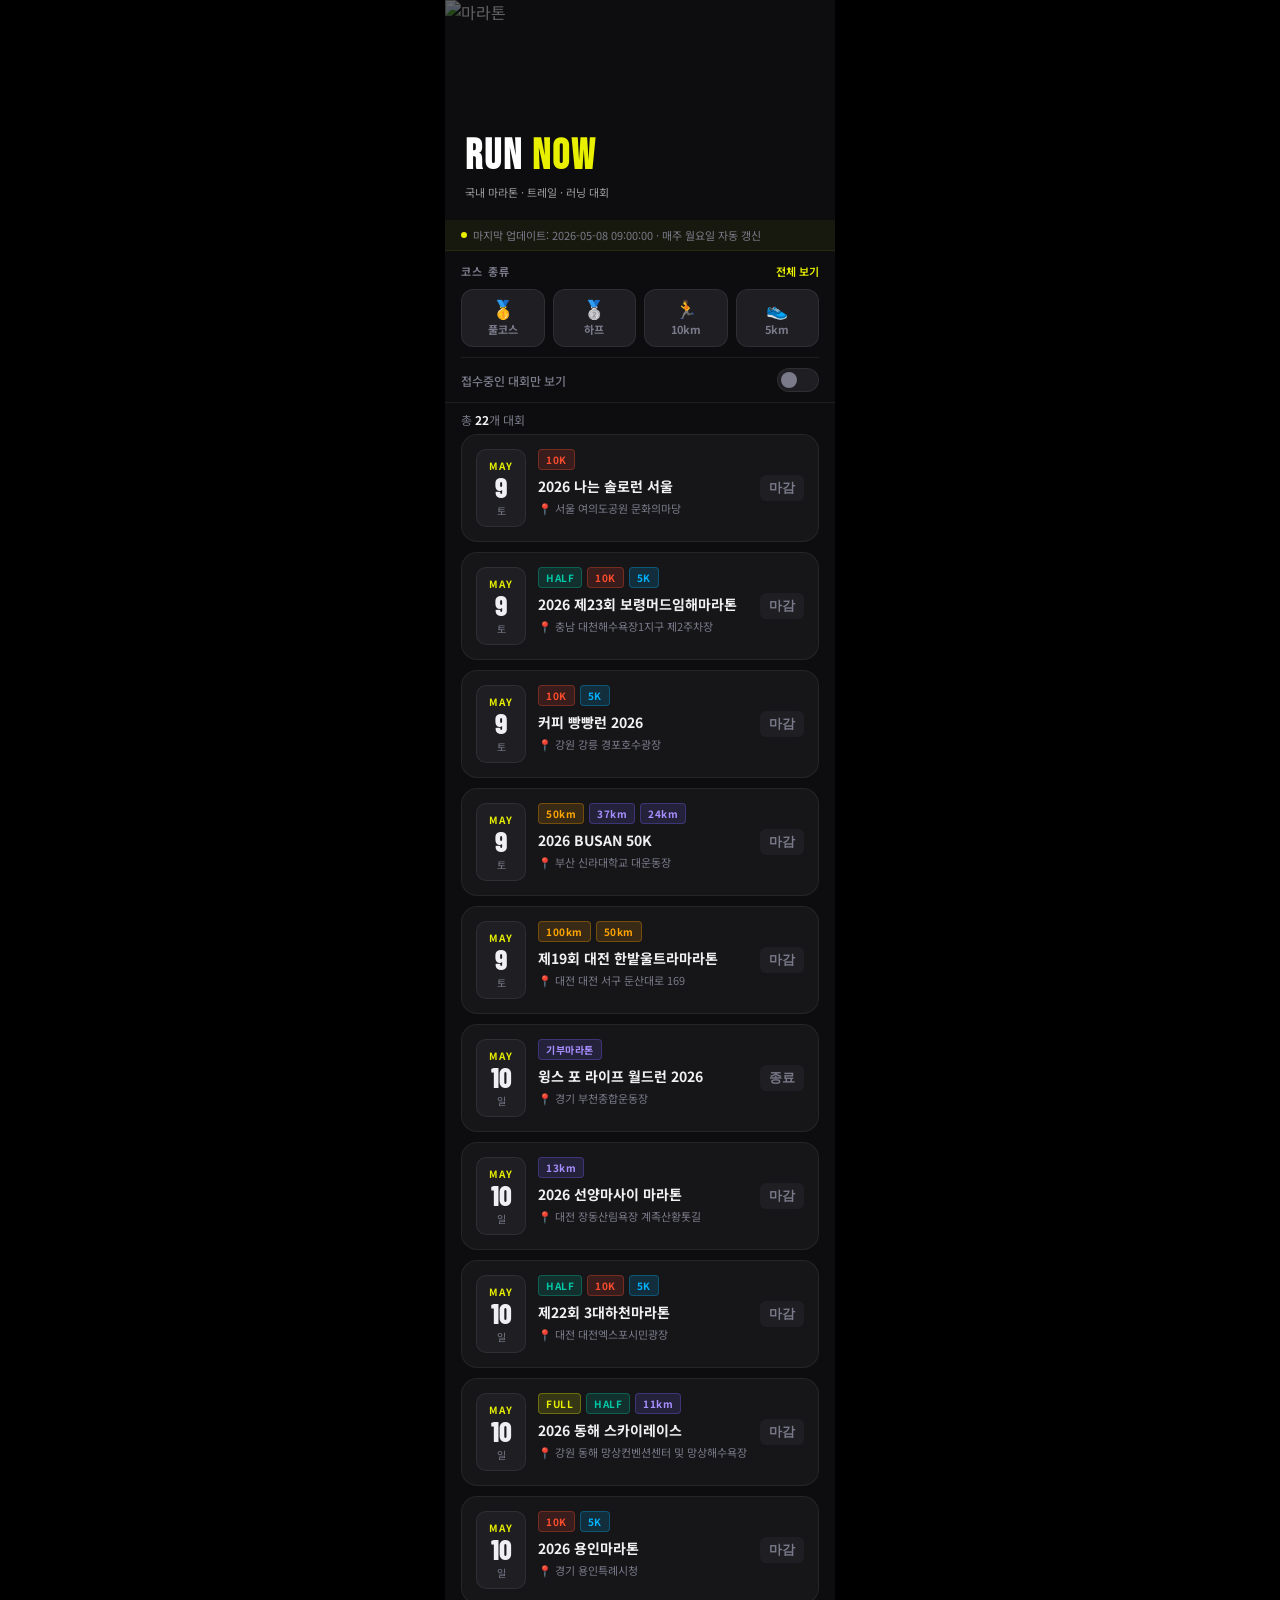
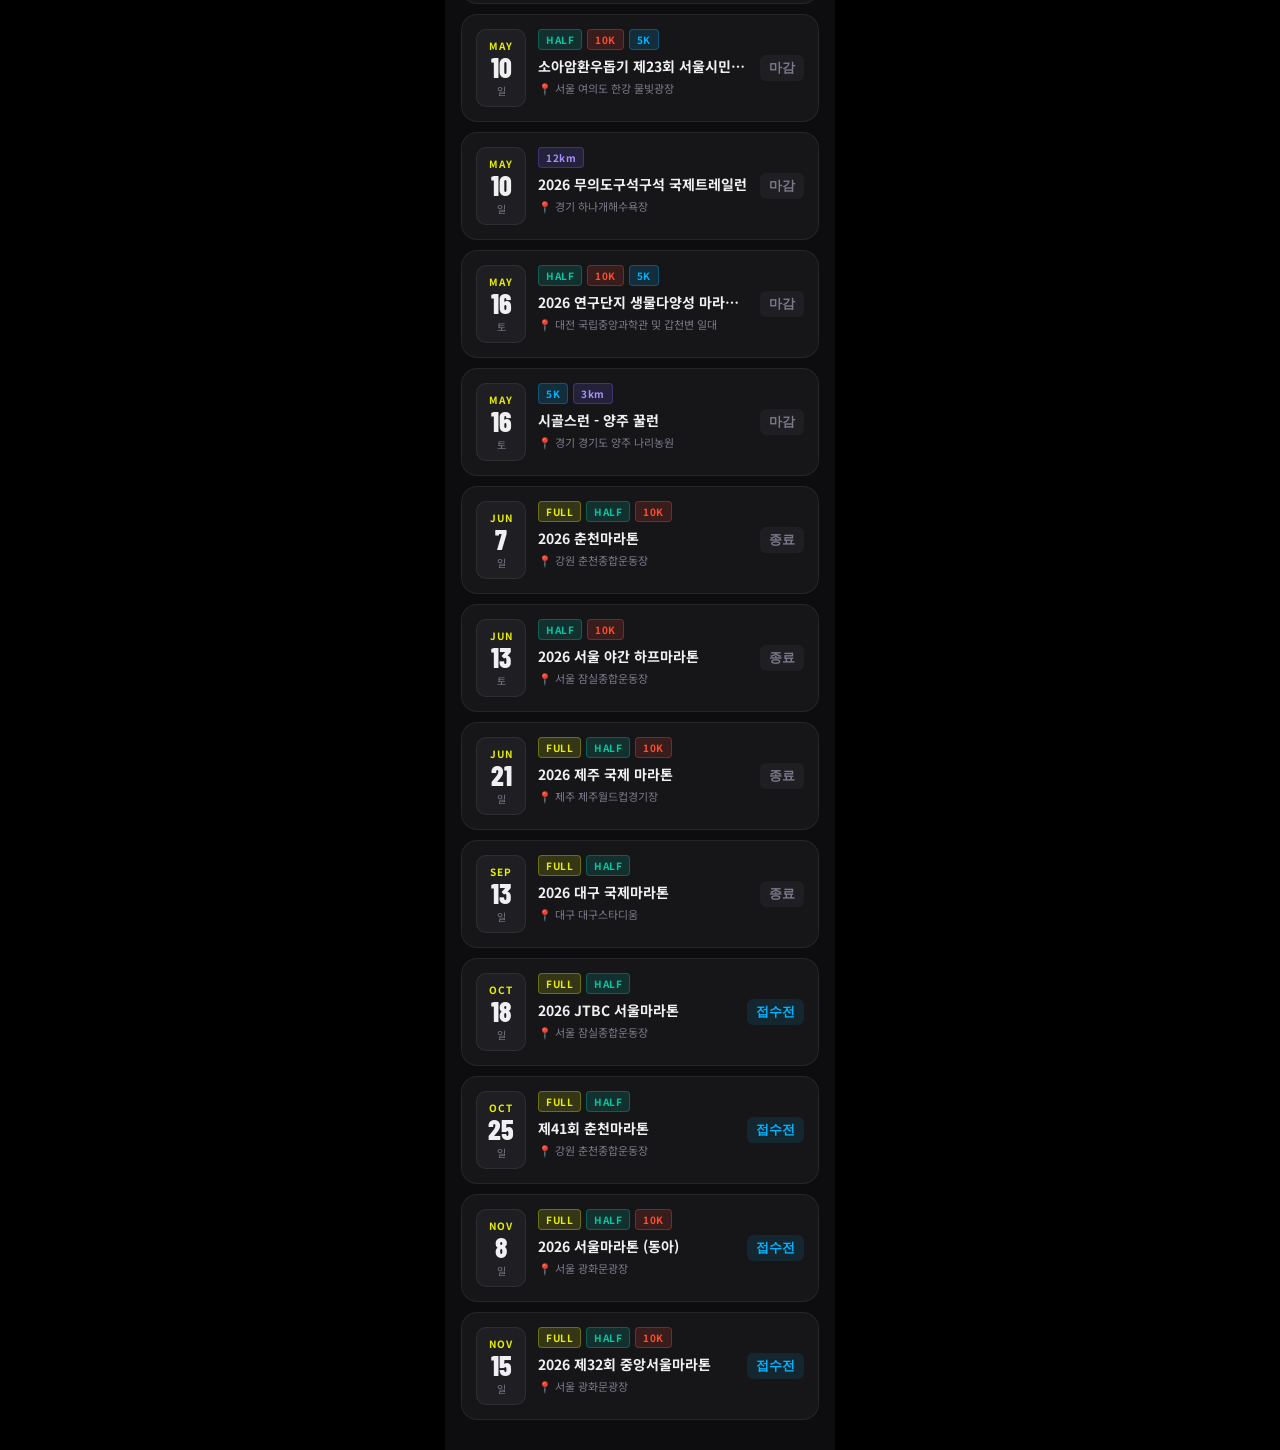
==== index.html @ 989b2ae1 "Update index.html" ====
<!DOCTYPE html>
<html lang="ko">
<head>
<meta charset="UTF-8">
<meta name="viewport" content="width=device-width, initial-scale=1.0, maximum-scale=1.0, user-scalable=no">
<title>런뉴 — 대회 일정</title>
<link rel="stylesheet" href="style.css">
<style>
  .tab-content { display: flex; flex-direction: column; flex: 1; overflow: hidden; }
  .scroll-area { flex: 1; overflow-y: auto; -webkit-overflow-scrolling: touch; }
  .scroll-area::-webkit-scrollbar { display: none; }

  .list-hero { position: relative; height: 220px; flex-shrink: 0; }
  .list-hero img { width: 100%; height: 100%; object-fit: cover; filter: brightness(0.4); }
  .list-hero-overlay { position: absolute; inset: 0; background: linear-gradient(to bottom, transparent 40%, var(--bg) 100%); }
  .list-hero-content { position: absolute; bottom: 20px; left: 20px; right: 20px; }
  .list-hero-content h1 { font-family: 'Bebas Neue', sans-serif; font-size: 42px; color: #fff; line-height: 1; letter-spacing: 2px; }
  .list-hero-content h1 span { color: var(--accent); }
  .hero-sub { font-size: 11px; color: rgba(255,255,255,.6); margin-top: 6px; }
</style>
</head>
<body>
<div class="page" id="app">

  <div id="tabList" class="tab-content">

    <div class="list-hero">
      <img src="https://images.unsplash.com/photo-1530549387789-4c1017266635?w=800&q=80" alt="마라톤">
      <div class="list-hero-overlay"></div>
      <div class="list-hero-content">
        <h1>RUN <span>NOW</span></h1>
        <div class="hero-sub">국내 마라톤 · 트레일 · 러닝 대회</div>
      </div>
    </div>

    <div class="update-banner">
      <div class="update-dot"></div>
      <span id="updateTime">데이터 로딩 중...</span>
    </div>

    <div class="scroll-area">
      <div class="filter-section">
        <div class="filter-top">
          <span class="filter-title">코스 종류</span>
          <button class="filter-reset" onclick="resetFilters()">전체 보기</button>
        </div>
        <div class="course-grid">
          <label class="c-check"><input type="checkbox" value="풀" onchange="applyFilter()"><div class="c-box"><span class="c-icon">🥇</span><span class="c-name">풀코스</span></div></label>
          <label class="c-check"><input type="checkbox" value="하프" onchange="applyFilter()"><div class="c-box"><span class="c-icon">🥈</span><span class="c-name">하프</span></div></label>
          <label class="c-check"><input type="checkbox" value="10km" onchange="applyFilter()"><div class="c-box"><span class="c-icon">🏃</span><span class="c-name">10km</span></div></label>
          <label class="c-check"><input type="checkbox" value="5km" onchange="applyFilter()"><div class="c-box"><span class="c-icon">👟</span><span class="c-name">5km</span></div></label>
        </div>
        <div class="open-toggle-row">
          <span class="open-toggle-label">접수중인 대회만 보기</span>
          <div class="tog" id="openTog" onclick="toggleOpen()"><div class="tog-knob"></div></div>
        </div>
      </div>

      <div class="count-row">
        <span class="count-label">총 <strong id="raceCount">–</strong>개 대회</span>
      </div>

      <div class="race-list" id="raceList">
        <div class="state-box">
          <div class="spinner"></div>
          <div class="state-text">대회 정보를 불러오는 중...</div>
        </div>
      </div>
    </div>
  </div>

</div>

<script src="app.js"></script>
<script>
  (async () => {
    const races = await loadRaces();
    if (!races || races.length === 0) {
      document.getElementById('raceList').innerHTML =
        '<div class="state-box"><div style="font-size:36px">⚠️</div><div class="state-text">대회 정보가 없습니다.</div></div>';
    } else {
      applyFilter();
    }
  })();
</script>
</body>
</html>
---- style.css ----
/* ═══════════════════════════════════════
   style.css  —  런뉴 공통 스타일
   ═══════════════════════════════════════ */

@import url('https://fonts.googleapis.com/css2?family=Noto+Sans+KR:wght@300;400;500;700;900&family=Bebas+Neue&family=Barlow+Condensed:wght@400;600;700;800&display=swap');

/* ── 변수 ── */
:root {
  --bg:       #0d0d0f;
  --surface:  #161619;
  --surface2: #1e1e23;
  --border:   rgba(255,255,255,.07);
  --text:     #f0f0f2;
  --muted:    #7a7a8a;
  --accent:   #e8f000;
  --red:      #ff4d2e;
  --teal:     #00c9a7;
  --blue:     #00b4ff;
  --orange:   #ffa500;
  --purple:   #a88fff;
  --kakao:    #FEE500;
  --radius:   16px;
}

/* ── 리셋 & 베이스 ── */
*, *::before, *::after { box-sizing: border-box; margin: 0; padding: 0; }

html, body {
  height: 100%;
  background: #000;
  display: flex;
  justify-content: center;
  align-items: flex-start;
  font-family: 'Noto Sans KR', sans-serif;
  color: var(--text);
}

/* ── 공통 레이아웃 ── */
.page {
  width: 390px;
  min-height: 100vh;
  background: var(--bg);
  display: flex;
  flex-direction: column;
  overflow: hidden;
  position: relative;
}

/* ── 탭바 ── */
.tab-bar {
  display: flex;
  background: var(--surface);
  border-top: 1px solid var(--border);
  flex-shrink: 0;
}
.tab-btn {
  flex: 1;
  display: flex;
  flex-direction: column;
  align-items: center;
  justify-content: center;
  gap: 3px;
  padding: 10px 0 12px;
  border: none;
  background: none;
  color: var(--muted);
  font-family: 'Noto Sans KR', sans-serif;
  font-size: 10px;
  cursor: pointer;
  transition: color .2s;
  text-decoration: none;
}
.tab-btn svg { width: 22px; height: 22px; }
.tab-btn.active { color: var(--accent); }

/* ── 배지 ── */
.b { font-size: 10px; font-weight: 700; padding: 2px 7px; border-radius: 4px; letter-spacing: .5px; }
.b-full   { background: rgba(232,240,0,.15); color: var(--accent);  border: 1px solid rgba(232,240,0,.3); }
.b-half   { background: rgba(0,201,167,.15); color: var(--teal);    border: 1px solid rgba(0,201,167,.3); }
.b-10k    { background: rgba(255,77,46,.15); color: var(--red);     border: 1px solid rgba(255,77,46,.3); }
.b-5k     { background: rgba(0,180,255,.15); color: var(--blue);    border: 1px solid rgba(0,180,255,.3); }
.b-ultra  { background: rgba(255,160,0,.15); color: var(--orange);  border: 1px solid rgba(255,160,0,.3); }
.b-trail  { background: rgba(120,100,255,.15);color: var(--purple); border: 1px solid rgba(120,100,255,.3); }

/* ── D-Day 칩 ── */
.dday { font-family: 'Barlow Condensed', sans-serif; font-size: 13px; font-weight: 700; padding: 4px 9px; border-radius: 6px; }
.dday.open   { background: rgba(232,240,0,.15); color: var(--accent); }
.dday.close  { background: var(--surface2);      color: var(--muted); }
.dday.soon   { background: rgba(255,77,46,.15);  color: var(--red); }
.dday.before { background: rgba(0,180,255,.1);   color: var(--blue); }

/* ── 대회 카드 ── */
.race-card {
  display: flex;
  gap: 12px;
  padding: 14px;
  background: var(--surface);
  border-radius: var(--radius);
  margin-bottom: 10px;
  border: 1px solid var(--border);
  cursor: pointer;
  transition: transform .15s;
  position: relative;
  overflow: hidden;
  text-decoration: none;
  animation: fadeUp .3s ease both;
}
.race-card::before {
  content: '';
  position: absolute; left: 0; top: 0; bottom: 0;
  width: 3px;
  background: var(--accent);
  border-radius: 3px 0 0 3px;
  opacity: 0;
  transition: opacity .15s;
}
.race-card:active { transform: scale(.98); }
.race-card:active::before { opacity: 1; }

.date-box {
  flex-shrink: 0;
  width: 50px;
  text-align: center;
  background: var(--surface2);
  border-radius: 10px;
  padding: 8px 4px;
  border: 1px solid var(--border);
}
.date-box .mo { font-size: 10px; font-weight: 700; color: var(--accent); text-transform: uppercase; letter-spacing: 1px; }
.date-box .dy { font-family: 'Barlow Condensed', sans-serif; font-size: 28px; font-weight: 800; color: var(--text); line-height: 1; }
.date-box .dw { font-size: 10px; color: var(--muted); margin-top: 2px; }

.card-info { flex: 1; min-width: 0; }
.badges    { display: flex; gap: 5px; margin-bottom: 6px; flex-wrap: wrap; }
.card-title {
  font-size: 14px; font-weight: 700; color: var(--text);
  margin-bottom: 4px;
  white-space: nowrap; overflow: hidden; text-overflow: ellipsis;
}
.card-meta { font-size: 11px; color: var(--muted); }
.card-right { flex-shrink: 0; display: flex; align-items: center; }

/* ── 상태 박스 (로딩/빈화면/에러) ── */
.state-box {
  display: flex;
  flex-direction: column;
  align-items: center;
  justify-content: center;
  padding: 60px 20px;
  gap: 12px;
  text-align: center;
}
.spinner {
  width: 38px; height: 38px;
  border: 3px solid var(--surface2);
  border-top-color: var(--accent);
  border-radius: 50%;
  animation: spin .8s linear infinite;
}
.state-text { font-size: 13px; color: var(--muted); line-height: 1.6; }
.retry-btn {
  padding: 10px 24px;
  border-radius: 10px;
  background: var(--accent);
  color: #000;
  font-weight: 700;
  border: none;
  cursor: pointer;
  font-family: 'Noto Sans KR', sans-serif;
  font-size: 13px;
}

/* ── 서브 헤더 (뒤로가기 포함) ── */
.sub-header {
  display: flex;
  align-items: center;
  gap: 12px;
  padding: 16px 20px;
  border-bottom: 1px solid var(--border);
  flex-shrink: 0;
}
.sub-back {
  width: 36px; height: 36px;
  border-radius: 50%;
  background: var(--surface2);
  border: 1px solid var(--border);
  display: flex; align-items: center; justify-content: center;
  cursor: pointer;
  flex-shrink: 0;
  text-decoration: none;
}
.sub-title { font-size: 17px; font-weight: 700; color: var(--text); }

/* ── 업데이트 배너 ── */
.update-banner {
  display: flex;
  align-items: center;
  gap: 6px;
  padding: 7px 16px;
  background: rgba(232,240,0,.05);
  border-bottom: 1px solid rgba(232,240,0,.08);
  font-size: 11px;
  color: var(--muted);
  flex-shrink: 0;
}
.update-dot {
  width: 6px; height: 6px;
  border-radius: 50%;
  background: var(--accent);
  flex-shrink: 0;
  animation: pulse 2s infinite;
}

/* ── 필터 섹션 ── */
.filter-section {
  padding: 12px 16px 10px;
  border-bottom: 1px solid var(--border);
  flex-shrink: 0;
}
.filter-top {
  display: flex;
  justify-content: space-between;
  align-items: center;
  margin-bottom: 10px;
}
.filter-title { font-size: 11px; font-weight: 700; color: var(--muted); text-transform: uppercase; letter-spacing: 1.2px; }
.filter-reset {
  font-size: 11px; color: var(--accent); font-weight: 600;
  cursor: pointer; background: none; border: none;
  font-family: 'Noto Sans KR', sans-serif; padding: 0;
}
.course-grid { display: grid; grid-template-columns: repeat(4,1fr); gap: 8px; }
.c-check { display: contents; }
.c-check input[type=checkbox] { display: none; }
.c-box {
  display: flex; flex-direction: column; align-items: center; gap: 4px;
  padding: 9px 6px; border-radius: 12px;
  border: 1.5px solid var(--border);
  background: var(--surface2);
  cursor: pointer; transition: all .18s; user-select: none;
}
.c-check input:checked + .c-box { border-color: var(--accent); background: rgba(232,240,0,.1); }
.c-icon { font-size: 18px; line-height: 1; }
.c-name { font-size: 11px; font-weight: 700; color: var(--muted); transition: color .18s; }
.c-check input:checked + .c-box .c-name { color: var(--accent); }

.open-toggle-row {
  display: flex; align-items: center; justify-content: space-between;
  margin-top: 10px; padding-top: 10px; border-top: 1px solid var(--border);
}
.open-toggle-label { font-size: 12px; color: var(--muted); font-weight: 500; }
.tog {
  width: 42px; height: 24px; border-radius: 12px;
  background: var(--surface2); border: 1.5px solid var(--border);
  position: relative; cursor: pointer; transition: all .2s; flex-shrink: 0;
}
.tog.on { background: var(--accent); border-color: var(--accent); }
.tog-knob {
  position: absolute; top: 3px; left: 3px;
  width: 16px; height: 16px; border-radius: 50%;
  background: var(--muted); transition: all .2s;
}
.tog.on .tog-knob { left: 20px; background: #000; }

.count-row {
  display: flex; justify-content: space-between; align-items: center;
  padding: 8px 16px 6px; flex-shrink: 0;
}
.count-label { font-size: 12px; color: var(--muted); }
.count-label strong { color: var(--text); }

/* ── 목록 스크롤 ── */
.race-list { flex: 1; overflow-y: auto; padding: 0 16px 20px; }
.race-list::-webkit-scrollbar { display: none; }

/* ── 마이페이지 ── */
.my-header {
  padding: 28px 20px 20px;
  display: flex; align-items: center; gap: 16px;
  flex-shrink: 0;
}
.my-avatar {
  width: 64px; height: 64px; border-radius: 20px;
  overflow: hidden; flex-shrink: 0;
  background: var(--surface2); border: 2px solid var(--border);
}
.my-avatar img { width: 100%; height: 100%; object-fit: cover; }
.my-avatar-ph {
  width: 64px; height: 64px; border-radius: 20px;
  background: linear-gradient(135deg, var(--accent), var(--teal));
  display: flex; align-items: center; justify-content: center;
  font-family: 'Bebas Neue', sans-serif; font-size: 26px; color: #000;
  flex-shrink: 0;
}
.my-name  { font-size: 18px; font-weight: 700; color: var(--text); }
.my-email { font-size: 12px; color: var(--muted); margin-top: 2px; }
.my-badge {
  display: inline-flex; align-items: center; gap: 4px; margin-top: 6px;
  padding: 2px 8px; border-radius: 6px; font-size: 11px; font-weight: 700;
}
.my-badge.kakao  { background: rgba(254,229,0,.15);  color: #c8a800; border: 1px solid rgba(254,229,0,.3); }
.my-badge.google { background: rgba(66,133,244,.15); color: #4285f4; border: 1px solid rgba(66,133,244,.3); }

.my-section { padding: 0 20px 16px; }
.my-sec-title { font-size: 11px; font-weight: 700; color: var(--muted); text-transform: uppercase; letter-spacing: 1.5px; margin-bottom: 10px; }
.my-item {
  display: flex; align-items: center; gap: 12px; padding: 14px;
  background: var(--surface); border: 1px solid var(--border);
  border-radius: 12px; margin-bottom: 6px; cursor: pointer;
  transition: border-color .15s; text-decoration: none;
}
.my-item:active { border-color: var(--accent); }
.my-item-icon { width: 36px; height: 36px; border-radius: 10px; background: var(--surface2); display: flex; align-items: center; justify-content: center; font-size: 18px; flex-shrink: 0; }
.my-item-label { flex: 1; font-size: 14px; font-weight: 600; color: var(--text); }
.my-item-count { font-size: 12px; color: var(--accent); font-weight: 700; margin-right: 4px; }
.my-item-arrow { color: var(--muted); font-size: 16px; }

.logout-row {
  margin: 0 20px 28px; padding: 14px;
  background: var(--surface); border: 1px solid var(--border);
  border-radius: 12px;
  display: flex; align-items: center; justify-content: center; gap: 8px;
  cursor: pointer;
  font-family: 'Noto Sans KR', sans-serif; font-size: 14px; font-weight: 600;
  color: var(--red); transition: border-color .15s; border: 1px solid var(--border);
}
.logout-row:active { border-color: var(--red); }

/* ── 애니메이션 ── */
@keyframes fadeUp  { from { opacity:0; transform:translateY(14px); } to { opacity:1; transform:translateY(0); } }
@keyframes slideUp { from { opacity:0; transform:translateY(40px); } to { opacity:1; transform:translateY(0); } }
@keyframes pulse   { 0%,100% { opacity:1; } 50% { opacity:.3; } }
@keyframes spin    { to { transform: rotate(360deg); } }

/* ── 반응형 ── */
@media (max-width: 420px) { .page { width: 100%; } }
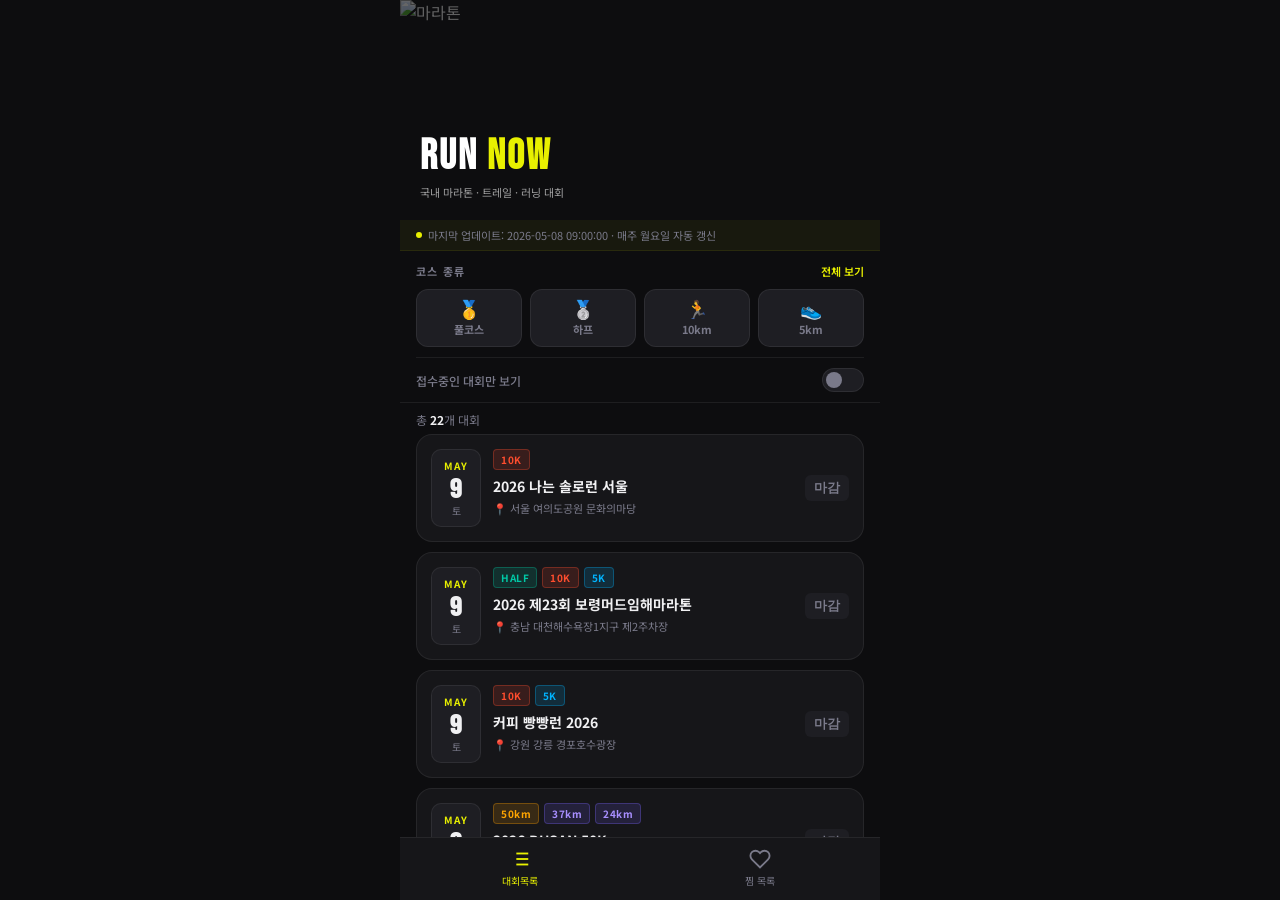
==== commit b477e2f4: "Update index.html" ====
--- a/index.html
+++ b/index.html
@@ -9,7 +9,6 @@
   .tab-content { display: flex; flex-direction: column; flex: 1; overflow: hidden; }
   .scroll-area { flex: 1; overflow-y: auto; -webkit-overflow-scrolling: touch; }
   .scroll-area::-webkit-scrollbar { display: none; }
-
   .list-hero { position: relative; height: 220px; flex-shrink: 0; }
   .list-hero img { width: 100%; height: 100%; object-fit: cover; filter: brightness(0.4); }
   .list-hero-overlay { position: absolute; inset: 0; background: linear-gradient(to bottom, transparent 40%, var(--bg) 100%); }
@@ -23,7 +22,6 @@
 <div class="page" id="app">
 
   <div id="tabList" class="tab-content">
-
     <div class="list-hero">
       <img src="https://images.unsplash.com/photo-1530549387789-4c1017266635?w=800&q=80" alt="마라톤">
       <div class="list-hero-overlay"></div>
@@ -69,6 +67,24 @@
     </div>
   </div>
 
+  <!-- 탭바 -->
+  <nav class="tab-bar">
+    <a class="tab-btn active" href="index.html">
+      <svg viewBox="0 0 24 24" fill="none" stroke="currentColor" stroke-width="2">
+        <line x1="8" y1="6" x2="21" y2="6"/><line x1="8" y1="12" x2="21" y2="12"/>
+        <line x1="8" y1="18" x2="21" y2="18"/><line x1="3" y1="6" x2="3.01" y2="6"/>
+        <line x1="3" y1="12" x2="3.01" y2="12"/><line x1="3" y1="18" x2="3.01" y2="18"/>
+      </svg>
+      대회목록
+    </a>
+    <a class="tab-btn" href="wishlist.html">
+      <svg viewBox="0 0 24 24" fill="none" stroke="currentColor" stroke-width="2">
+        <path d="M20.84 4.61a5.5 5.5 0 0 0-7.78 0L12 5.67l-1.06-1.06a5.5 5.5 0 0 0-7.78 7.78l1.06 1.06L12 21.23l7.78-7.78 1.06-1.06a5.5 5.5 0 0 0 0-7.78z"/>
+      </svg>
+      찜 목록
+    </a>
+  </nav>
+
 </div>
 
 <script src="app.js"></script>
--- a/style.css
+++ b/style.css
@@ -12,13 +12,13 @@
   --border:   rgba(255,255,255,.07);
   --text:     #f0f0f2;
   --muted:    #7a7a8a;
+  --sub:      #a0a0b0;
   --accent:   #e8f000;
   --red:      #ff4d2e;
   --teal:     #00c9a7;
   --blue:     #00b4ff;
   --orange:   #ffa500;
   --purple:   #a88fff;
-  --kakao:    #FEE500;
   --radius:   16px;
 }
 
@@ -27,18 +27,20 @@
 
 html, body {
   height: 100%;
-  background: #000;
-  display: flex;
-  justify-content: center;
-  align-items: flex-start;
+  /* 모바일 웹뷰: 중앙 정렬 제거, 꽉 채우기 */
+  background: var(--bg);
   font-family: 'Noto Sans KR', sans-serif;
   color: var(--text);
+  overflow: hidden;
 }
 
 /* ── 공통 레이아웃 ── */
 .page {
-  width: 390px;
-  min-height: 100vh;
+  /* 390px 고정폭 제거 → 화면 전체 사용 */
+  width: 100%;
+  height: 100dvh;          /* 모바일 주소창 포함 정확한 높이 */
+  max-width: 480px;         /* 태블릿 이상은 너무 넓지 않게 */
+  margin: 0 auto;
   background: var(--bg);
   display: flex;
   flex-direction: column;
@@ -52,6 +54,8 @@
   background: var(--surface);
   border-top: 1px solid var(--border);
   flex-shrink: 0;
+  /* 홈 인디케이터 영역 확보 (iOS safe area) */
+  padding-bottom: env(safe-area-inset-bottom);
 }
 .tab-btn {
   flex: 1;
@@ -69,6 +73,7 @@
   cursor: pointer;
   transition: color .2s;
   text-decoration: none;
+  -webkit-tap-highlight-color: transparent;
 }
 .tab-btn svg { width: 22px; height: 22px; }
 .tab-btn.active { color: var(--accent); }
@@ -83,7 +88,7 @@
 .b-trail  { background: rgba(120,100,255,.15);color: var(--purple); border: 1px solid rgba(120,100,255,.3); }
 
 /* ── D-Day 칩 ── */
-.dday { font-family: 'Barlow Condensed', sans-serif; font-size: 13px; font-weight: 700; padding: 4px 9px; border-radius: 6px; }
+.dday { font-family: 'Barlow Condensed', sans-serif; font-size: 13px; font-weight: 700; padding: 4px 9px; border-radius: 6px; white-space: nowrap; }
 .dday.open   { background: rgba(232,240,0,.15); color: var(--accent); }
 .dday.close  { background: var(--surface2);      color: var(--muted); }
 .dday.soon   { background: rgba(255,77,46,.15);  color: var(--red); }
@@ -104,6 +109,7 @@
   overflow: hidden;
   text-decoration: none;
   animation: fadeUp .3s ease both;
+  -webkit-tap-highlight-color: transparent;
 }
 .race-card::before {
   content: '';
@@ -140,7 +146,7 @@
 .card-meta { font-size: 11px; color: var(--muted); }
 .card-right { flex-shrink: 0; display: flex; align-items: center; }
 
-/* ── 상태 박스 (로딩/빈화면/에러) ── */
+/* ── 상태 박스 ── */
 .state-box {
   display: flex;
   flex-direction: column;
@@ -158,24 +164,15 @@
   animation: spin .8s linear infinite;
 }
 .state-text { font-size: 13px; color: var(--muted); line-height: 1.6; }
-.retry-btn {
-  padding: 10px 24px;
-  border-radius: 10px;
-  background: var(--accent);
-  color: #000;
-  font-weight: 700;
-  border: none;
-  cursor: pointer;
-  font-family: 'Noto Sans KR', sans-serif;
-  font-size: 13px;
-}
-
-/* ── 서브 헤더 (뒤로가기 포함) ── */
+
+/* ── 서브 헤더 ── */
 .sub-header {
   display: flex;
   align-items: center;
   gap: 12px;
   padding: 16px 20px;
+  /* iOS 노치 대응 */
+  padding-top: calc(16px + env(safe-area-inset-top));
   border-bottom: 1px solid var(--border);
   flex-shrink: 0;
 }
@@ -188,6 +185,7 @@
   cursor: pointer;
   flex-shrink: 0;
   text-decoration: none;
+  -webkit-tap-highlight-color: transparent;
 }
 .sub-title { font-size: 17px; font-weight: 700; color: var(--text); }
 
@@ -228,6 +226,7 @@
   font-size: 11px; color: var(--accent); font-weight: 600;
   cursor: pointer; background: none; border: none;
   font-family: 'Noto Sans KR', sans-serif; padding: 0;
+  -webkit-tap-highlight-color: transparent;
 }
 .course-grid { display: grid; grid-template-columns: repeat(4,1fr); gap: 8px; }
 .c-check { display: contents; }
@@ -238,6 +237,7 @@
   border: 1.5px solid var(--border);
   background: var(--surface2);
   cursor: pointer; transition: all .18s; user-select: none;
+  -webkit-tap-highlight-color: transparent;
 }
 .c-check input:checked + .c-box { border-color: var(--accent); background: rgba(232,240,0,.1); }
 .c-icon { font-size: 18px; line-height: 1; }
@@ -253,6 +253,7 @@
   width: 42px; height: 24px; border-radius: 12px;
   background: var(--surface2); border: 1.5px solid var(--border);
   position: relative; cursor: pointer; transition: all .2s; flex-shrink: 0;
+  -webkit-tap-highlight-color: transparent;
 }
 .tog.on { background: var(--accent); border-color: var(--accent); }
 .tog-knob {
@@ -269,62 +270,12 @@
 .count-label { font-size: 12px; color: var(--muted); }
 .count-label strong { color: var(--text); }
 
-/* ── 목록 스크롤 ── */
-.race-list { flex: 1; overflow-y: auto; padding: 0 16px 20px; }
-.race-list::-webkit-scrollbar { display: none; }
-
-/* ── 마이페이지 ── */
-.my-header {
-  padding: 28px 20px 20px;
-  display: flex; align-items: center; gap: 16px;
-  flex-shrink: 0;
-}
-.my-avatar {
-  width: 64px; height: 64px; border-radius: 20px;
-  overflow: hidden; flex-shrink: 0;
-  background: var(--surface2); border: 2px solid var(--border);
-}
-.my-avatar img { width: 100%; height: 100%; object-fit: cover; }
-.my-avatar-ph {
-  width: 64px; height: 64px; border-radius: 20px;
-  background: linear-gradient(135deg, var(--accent), var(--teal));
-  display: flex; align-items: center; justify-content: center;
-  font-family: 'Bebas Neue', sans-serif; font-size: 26px; color: #000;
-  flex-shrink: 0;
-}
-.my-name  { font-size: 18px; font-weight: 700; color: var(--text); }
-.my-email { font-size: 12px; color: var(--muted); margin-top: 2px; }
-.my-badge {
-  display: inline-flex; align-items: center; gap: 4px; margin-top: 6px;
-  padding: 2px 8px; border-radius: 6px; font-size: 11px; font-weight: 700;
-}
-.my-badge.kakao  { background: rgba(254,229,0,.15);  color: #c8a800; border: 1px solid rgba(254,229,0,.3); }
-.my-badge.google { background: rgba(66,133,244,.15); color: #4285f4; border: 1px solid rgba(66,133,244,.3); }
-
-.my-section { padding: 0 20px 16px; }
-.my-sec-title { font-size: 11px; font-weight: 700; color: var(--muted); text-transform: uppercase; letter-spacing: 1.5px; margin-bottom: 10px; }
-.my-item {
-  display: flex; align-items: center; gap: 12px; padding: 14px;
-  background: var(--surface); border: 1px solid var(--border);
-  border-radius: 12px; margin-bottom: 6px; cursor: pointer;
-  transition: border-color .15s; text-decoration: none;
-}
-.my-item:active { border-color: var(--accent); }
-.my-item-icon { width: 36px; height: 36px; border-radius: 10px; background: var(--surface2); display: flex; align-items: center; justify-content: center; font-size: 18px; flex-shrink: 0; }
-.my-item-label { flex: 1; font-size: 14px; font-weight: 600; color: var(--text); }
-.my-item-count { font-size: 12px; color: var(--accent); font-weight: 700; margin-right: 4px; }
-.my-item-arrow { color: var(--muted); font-size: 16px; }
-
-.logout-row {
-  margin: 0 20px 28px; padding: 14px;
-  background: var(--surface); border: 1px solid var(--border);
-  border-radius: 12px;
-  display: flex; align-items: center; justify-content: center; gap: 8px;
-  cursor: pointer;
-  font-family: 'Noto Sans KR', sans-serif; font-size: 14px; font-weight: 600;
-  color: var(--red); transition: border-color .15s; border: 1px solid var(--border);
-}
-.logout-row:active { border-color: var(--red); }
+/* ── 목록 ── */
+.race-list {
+  padding: 0 16px 20px;
+  /* 하단 safe area 확보 */
+  padding-bottom: calc(20px + env(safe-area-inset-bottom));
+}
 
 /* ── 애니메이션 ── */
 @keyframes fadeUp  { from { opacity:0; transform:translateY(14px); } to { opacity:1; transform:translateY(0); } }
@@ -332,5 +283,7 @@
 @keyframes pulse   { 0%,100% { opacity:1; } 50% { opacity:.3; } }
 @keyframes spin    { to { transform: rotate(360deg); } }
 
-/* ── 반응형 ── */
-@media (max-width: 420px) { .page { width: 100%; } }
+/* ── 반응형: 폰 이하 전체폭 ── */
+@media (max-width: 480px) {
+  .page { max-width: 100%; }
+}
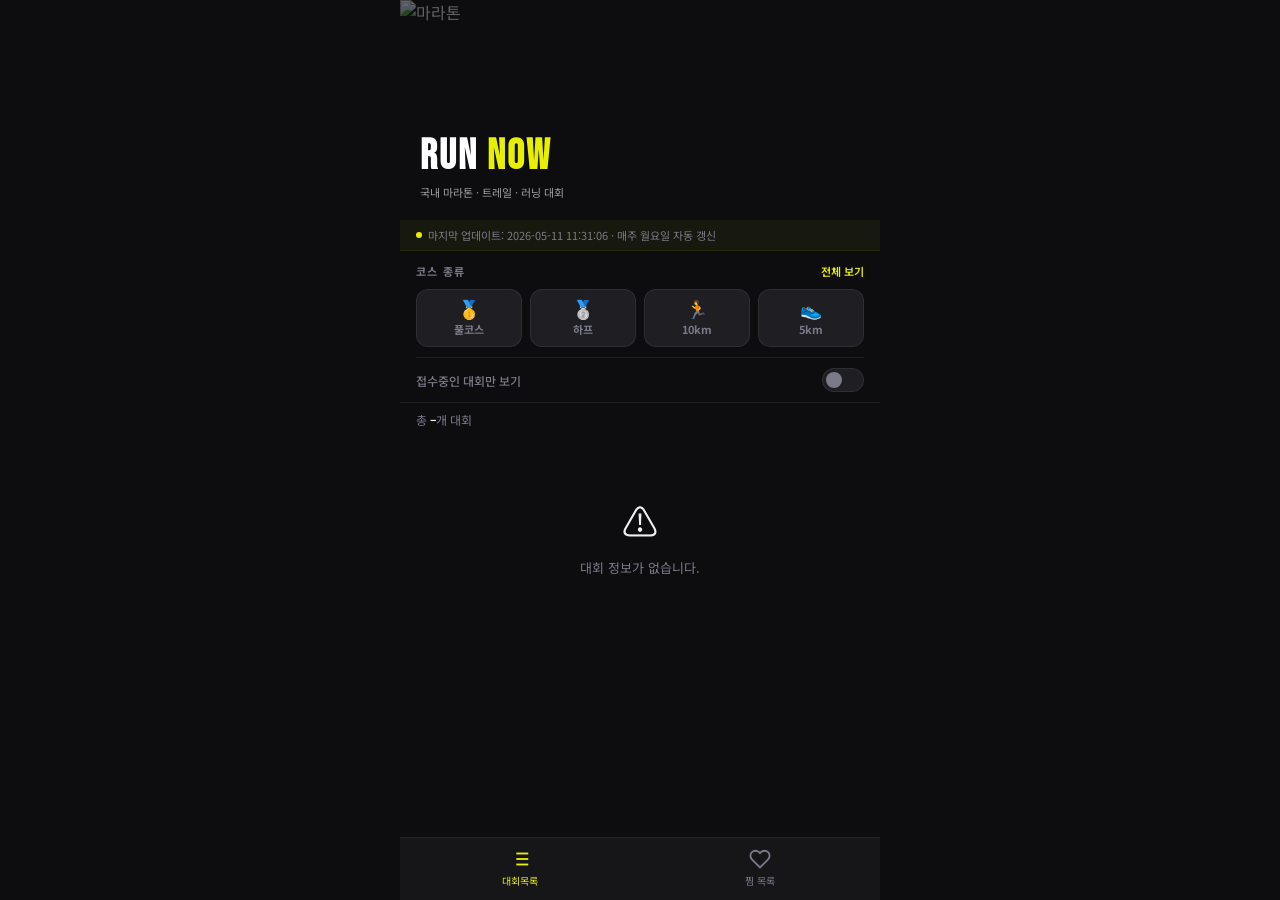
==== commit f6dfcb1e: "Update index.html" ====
--- a/index.html
+++ b/index.html
@@ -16,6 +16,22 @@
   .list-hero-content h1 { font-family: 'Bebas Neue', sans-serif; font-size: 42px; color: #fff; line-height: 1; letter-spacing: 2px; }
   .list-hero-content h1 span { color: var(--accent); }
   .hero-sub { font-size: 11px; color: rgba(255,255,255,.6); margin-top: 6px; }
+
+  /* 마감 대회 링크 */
+  .ended-link {
+    display: block;
+    margin: 12px 16px 24px;
+    padding: 14px 16px;
+    background: rgba(255,255,255,.05);
+    border: 1px solid rgba(255,255,255,.12);
+    border-radius: 10px;
+    color: rgba(255,255,255,.55);
+    font-size: 13px;
+    text-decoration: none;
+    text-align: center;
+    letter-spacing: .3px;
+  }
+  .ended-link:active { background: rgba(255,255,255,.1); }
 </style>
 </head>
 <body>
@@ -89,13 +105,75 @@
 
 <script src="app.js"></script>
 <script>
+  // ── 스크롤 위치 저장 / 복원 ──────────────────────────────
+  const SCROLL_KEY = 'raceListScroll';
+  const scrollArea = document.querySelector('.scroll-area');
+
+  // 페이지 떠날 때 현재 스크롤 위치 저장
+  window.addEventListener('pagehide', () => {
+    sessionStorage.setItem(SCROLL_KEY, scrollArea.scrollTop);
+  });
+  // beforeunload 도 함께 (일부 Android WebView 대응)
+  window.addEventListener('beforeunload', () => {
+    sessionStorage.setItem(SCROLL_KEY, scrollArea.scrollTop);
+  });
+
+  // ── 초기 로드 ─────────────────────────────────────────────
   (async () => {
     const races = await loadRaces();
+
     if (!races || races.length === 0) {
       document.getElementById('raceList').innerHTML =
         '<div class="state-box"><div style="font-size:36px">⚠️</div><div class="state-text">대회 정보가 없습니다.</div></div>';
-    } else {
-      applyFilter();
+      return;
+    }
+
+    // ── 오늘 기준 접수 마감 공고 분리 ────────────────────────
+    // ※ 날짜 필드명이 다르면 'registrationEnd' 를 실제 필드명으로 교체하세요
+    const today = new Date();
+    today.setHours(0, 0, 0, 0);
+
+    const activeRaces = races.filter(r => {
+      if (!r.registrationEnd) return true;          // 날짜 없으면 표시
+      const end = new Date(r.registrationEnd);
+      end.setHours(0, 0, 0, 0);
+      return end >= today;
+    });
+
+    const endedRaces = races.filter(r => {
+      if (!r.registrationEnd) return false;
+      const end = new Date(r.registrationEnd);
+      end.setHours(0, 0, 0, 0);
+      return end < today;
+    });
+
+    // app.js 가 전역 배열(window.raceData 등)을 참조하는 경우 교체
+    // (app.js 내부 변수명에 맞게 수정 필요)
+    if (typeof window.raceData !== 'undefined') {
+      window.raceData = activeRaces;
+    }
+
+    // ended.html 로 넘길 용도로 sessionStorage 에 보관
+    sessionStorage.setItem('endedRaces', JSON.stringify(endedRaces));
+
+    applyFilter();
+
+    // 마감 공고 링크 삽입
+    if (endedRaces.length > 0) {
+      const listEl = document.getElementById('raceList');
+      const endedLink = document.createElement('a');
+      endedLink.href = 'ended.html';
+      endedLink.className = 'ended-link';
+      endedLink.innerHTML = `📂 접수 마감된 대회 ${endedRaces.length}개 보기 →`;
+      listEl.after(endedLink);
+    }
+
+    // ── 스크롤 복원 (렌더 완료 후) ───────────────────────────
+    const saved = sessionStorage.getItem(SCROLL_KEY);
+    if (saved) {
+      requestAnimationFrame(() => {
+        scrollArea.scrollTop = parseInt(saved, 10);
+      });
     }
   })();
 </script>
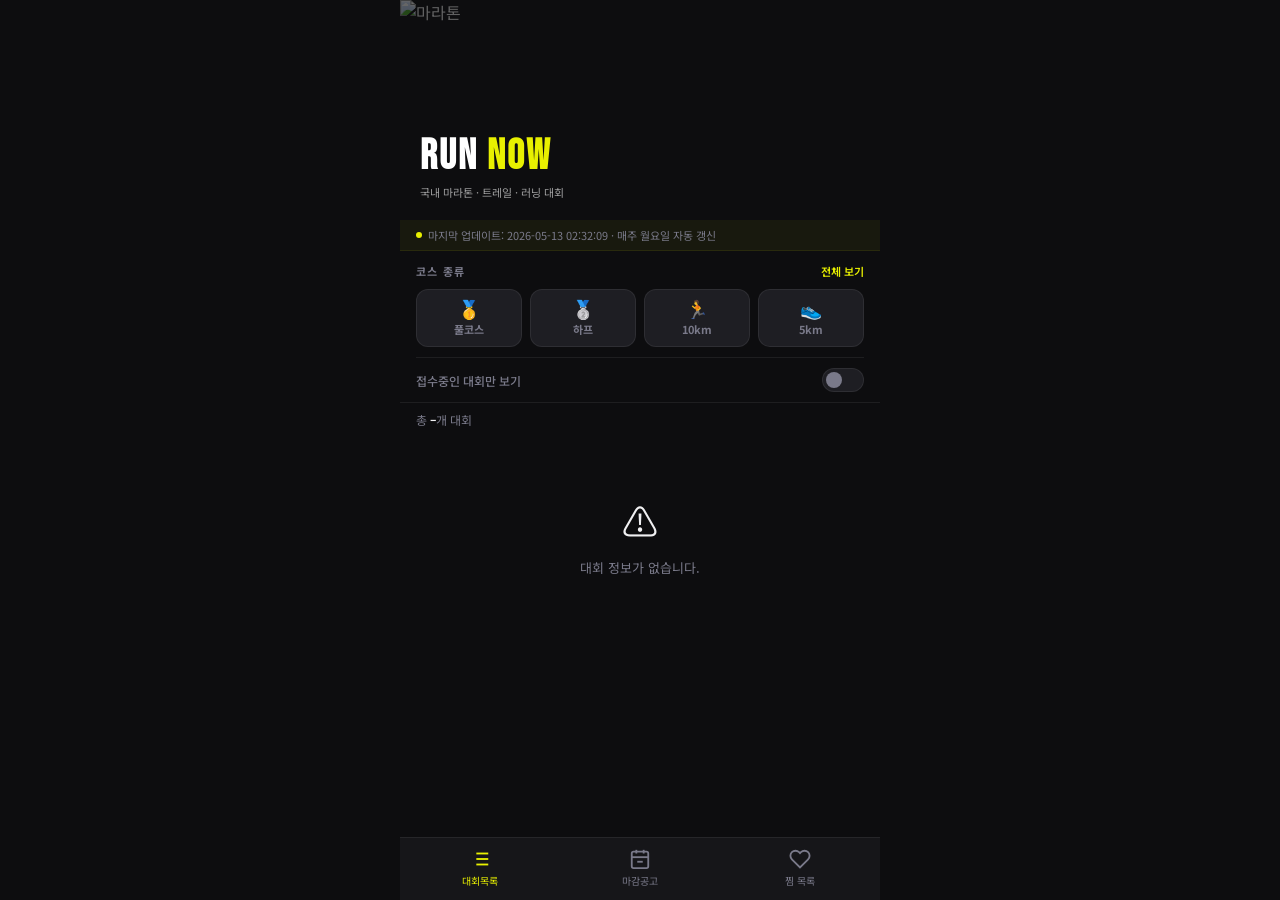
==== commit c293a20c: "Update index.html" ====
--- a/index.html
+++ b/index.html
@@ -93,6 +93,15 @@
       </svg>
       대회목록
     </a>
+    <a class="tab-btn" href="ended.html">
+      <svg viewBox="0 0 24 24" fill="none" stroke="currentColor" stroke-width="2">
+        <rect x="3" y="4" width="18" height="18" rx="2" ry="2"/>
+        <line x1="16" y1="2" x2="16" y2="6"/><line x1="8" y1="2" x2="8" y2="6"/>
+        <line x1="3" y1="10" x2="21" y2="10"/>
+        <line x1="9" y1="15" x2="15" y2="15"/>
+      </svg>
+      마감공고
+    </a>
     <a class="tab-btn" href="wishlist.html">
       <svg viewBox="0 0 24 24" fill="none" stroke="currentColor" stroke-width="2">
         <path d="M20.84 4.61a5.5 5.5 0 0 0-7.78 0L12 5.67l-1.06-1.06a5.5 5.5 0 0 0-7.78 7.78l1.06 1.06L12 21.23l7.78-7.78 1.06-1.06a5.5 5.5 0 0 0 0-7.78z"/>
@@ -129,12 +138,11 @@
     }
 
     // ── 오늘 기준 접수 마감 공고 분리 ────────────────────────
-    // ※ 날짜 필드명이 다르면 'registrationEnd' 를 실제 필드명으로 교체하세요
     const today = new Date();
     today.setHours(0, 0, 0, 0);
 
     const activeRaces = races.filter(r => {
-      if (!r.registrationEnd) return true;          // 날짜 없으면 표시
+      if (!r.registrationEnd) return true;
       const end = new Date(r.registrationEnd);
       end.setHours(0, 0, 0, 0);
       return end >= today;
@@ -147,8 +155,6 @@
       return end < today;
     });
 
-    // app.js 가 전역 배열(window.raceData 등)을 참조하는 경우 교체
-    // (app.js 내부 변수명에 맞게 수정 필요)
     if (typeof window.raceData !== 'undefined') {
       window.raceData = activeRaces;
     }
@@ -156,17 +162,24 @@
     // ended.html 로 넘길 용도로 sessionStorage 에 보관
     sessionStorage.setItem('endedRaces', JSON.stringify(endedRaces));
 
+    // 마감 탭 배지 업데이트
+    if (endedRaces.length > 0) {
+      const endedTab = document.querySelector('a[href="ended.html"]');
+      if (endedTab) {
+        const badge = document.createElement('span');
+        badge.className = 'tab-badge';
+        badge.textContent = endedRaces.length;
+        badge.style.cssText = `
+          position:absolute; top:4px; right:50%; transform:translateX(14px);
+          background:#e03; color:#fff; font-size:9px; font-weight:700;
+          padding:1px 5px; border-radius:20px; line-height:1.6;
+        `;
+        endedTab.style.position = 'relative';
+        endedTab.appendChild(badge);
+      }
+    }
+
     applyFilter();
-
-    // 마감 공고 링크 삽입
-    if (endedRaces.length > 0) {
-      const listEl = document.getElementById('raceList');
-      const endedLink = document.createElement('a');
-      endedLink.href = 'ended.html';
-      endedLink.className = 'ended-link';
-      endedLink.innerHTML = `📂 접수 마감된 대회 ${endedRaces.length}개 보기 →`;
-      listEl.after(endedLink);
-    }
 
     // ── 스크롤 복원 (렌더 완료 후) ───────────────────────────
     const saved = sessionStorage.getItem(SCROLL_KEY);
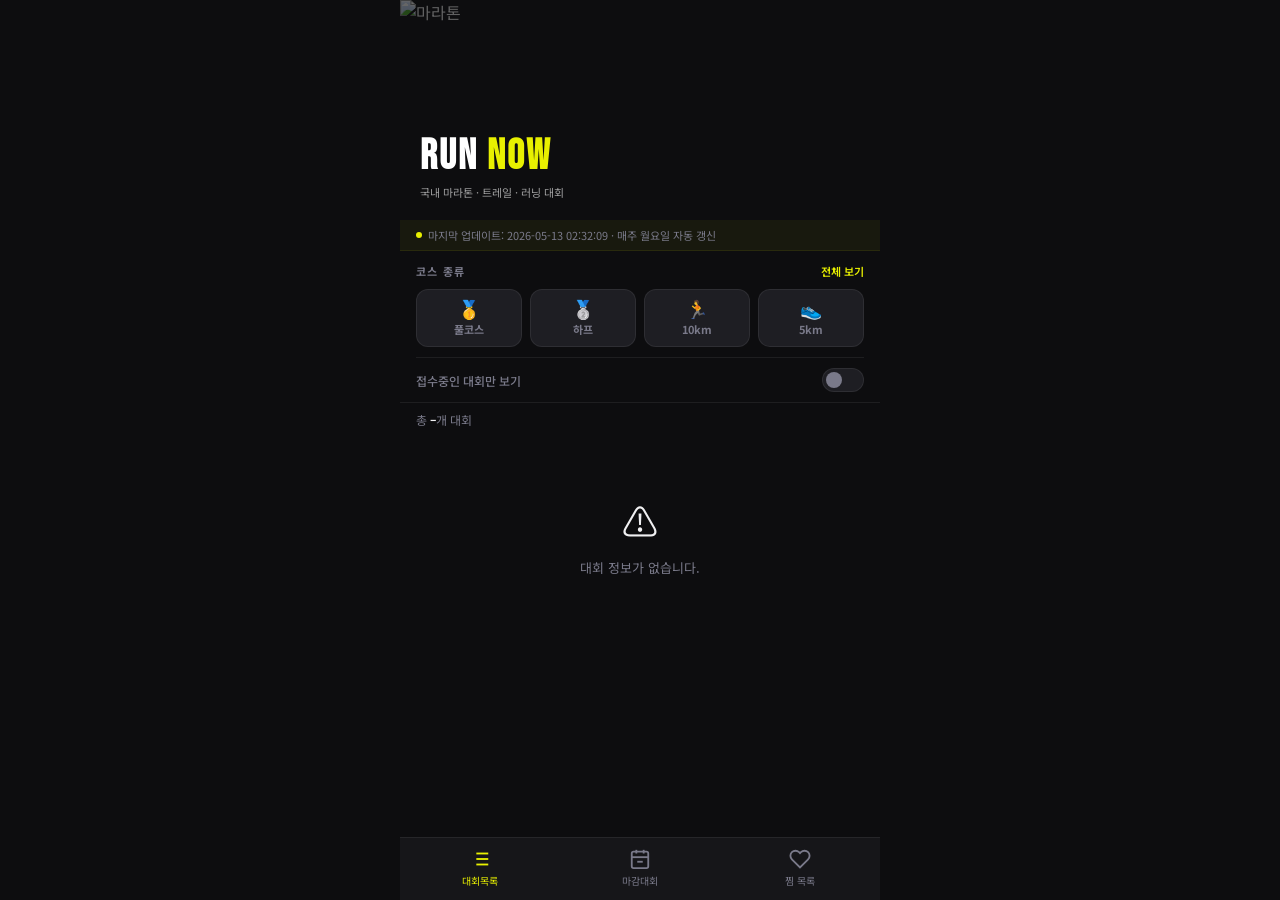
==== commit 6236a7f4: "Update index.html" ====
--- a/index.html
+++ b/index.html
@@ -100,7 +100,7 @@
         <line x1="3" y1="10" x2="21" y2="10"/>
         <line x1="9" y1="15" x2="15" y2="15"/>
       </svg>
-      마감공고
+      마감대회
     </a>
     <a class="tab-btn" href="wishlist.html">
       <svg viewBox="0 0 24 24" fill="none" stroke="currentColor" stroke-width="2">
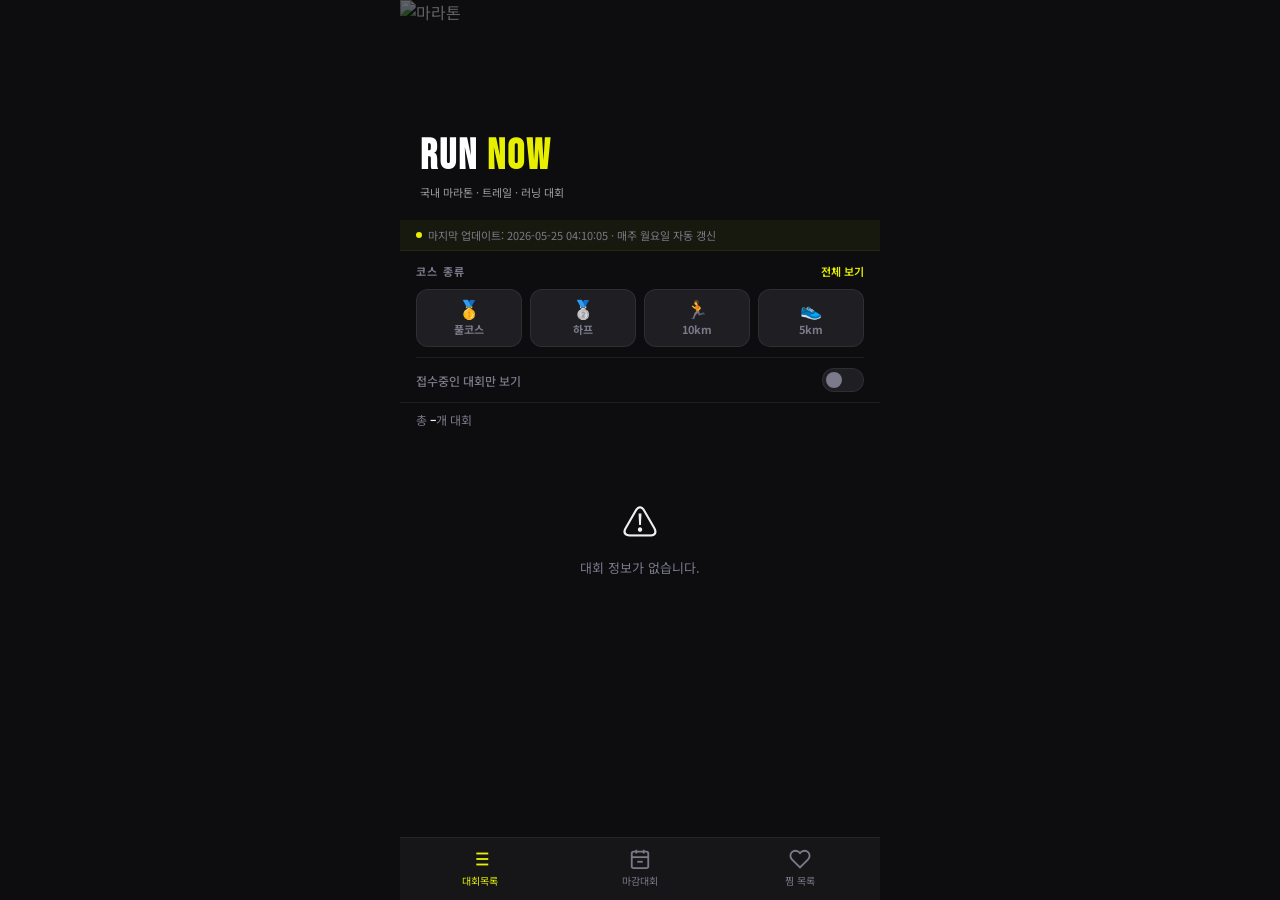
==== commit db92d479: "Update index.html" ====
--- a/index.html
+++ b/index.html
@@ -33,6 +33,15 @@
   }
   .ended-link:active { background: rgba(255,255,255,.1); }
 </style>
+  
+  <script>
+  // 404.html에서 리다이렉트된 경로 복원
+  var p = new URLSearchParams(window.location.search).get('p');
+  if (p) {
+    window.history.replaceState(null, '', p);
+  }
+</script>
+  
 </head>
 <body>
 <div class="page" id="app">
